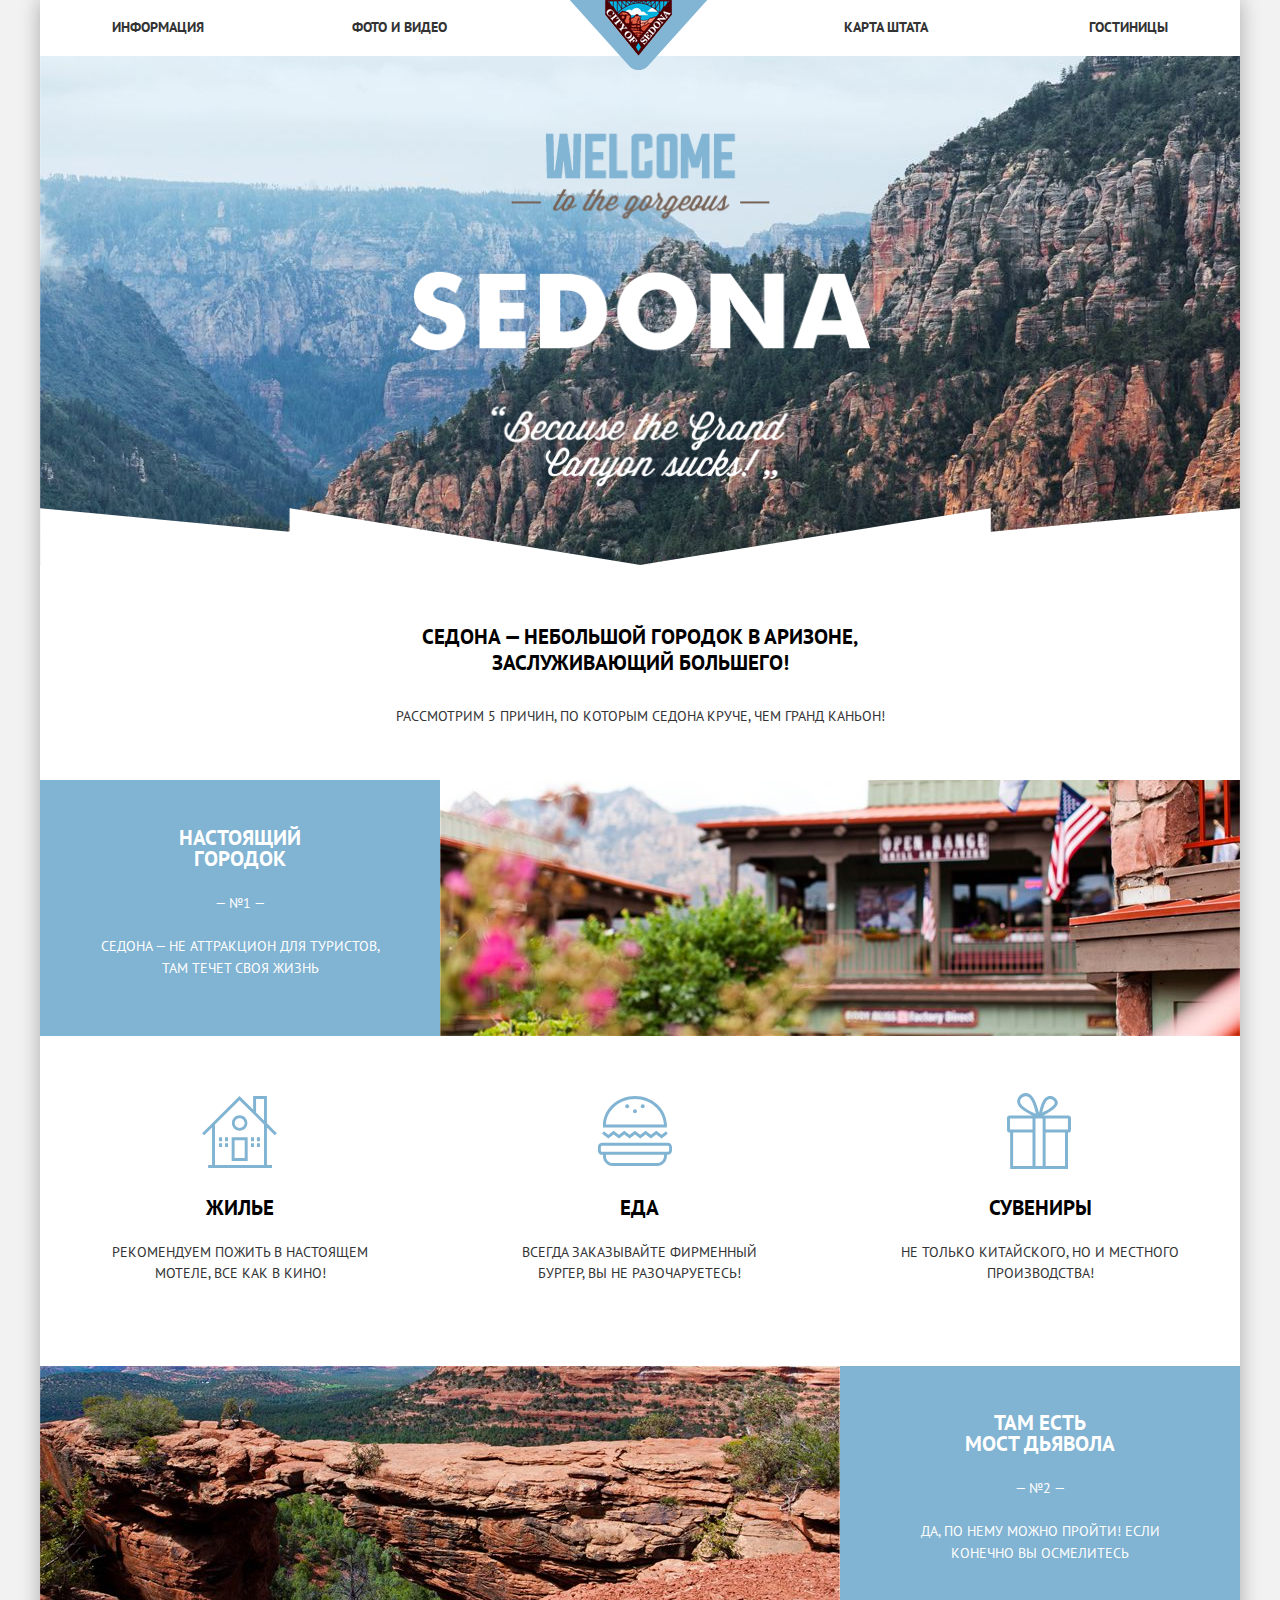
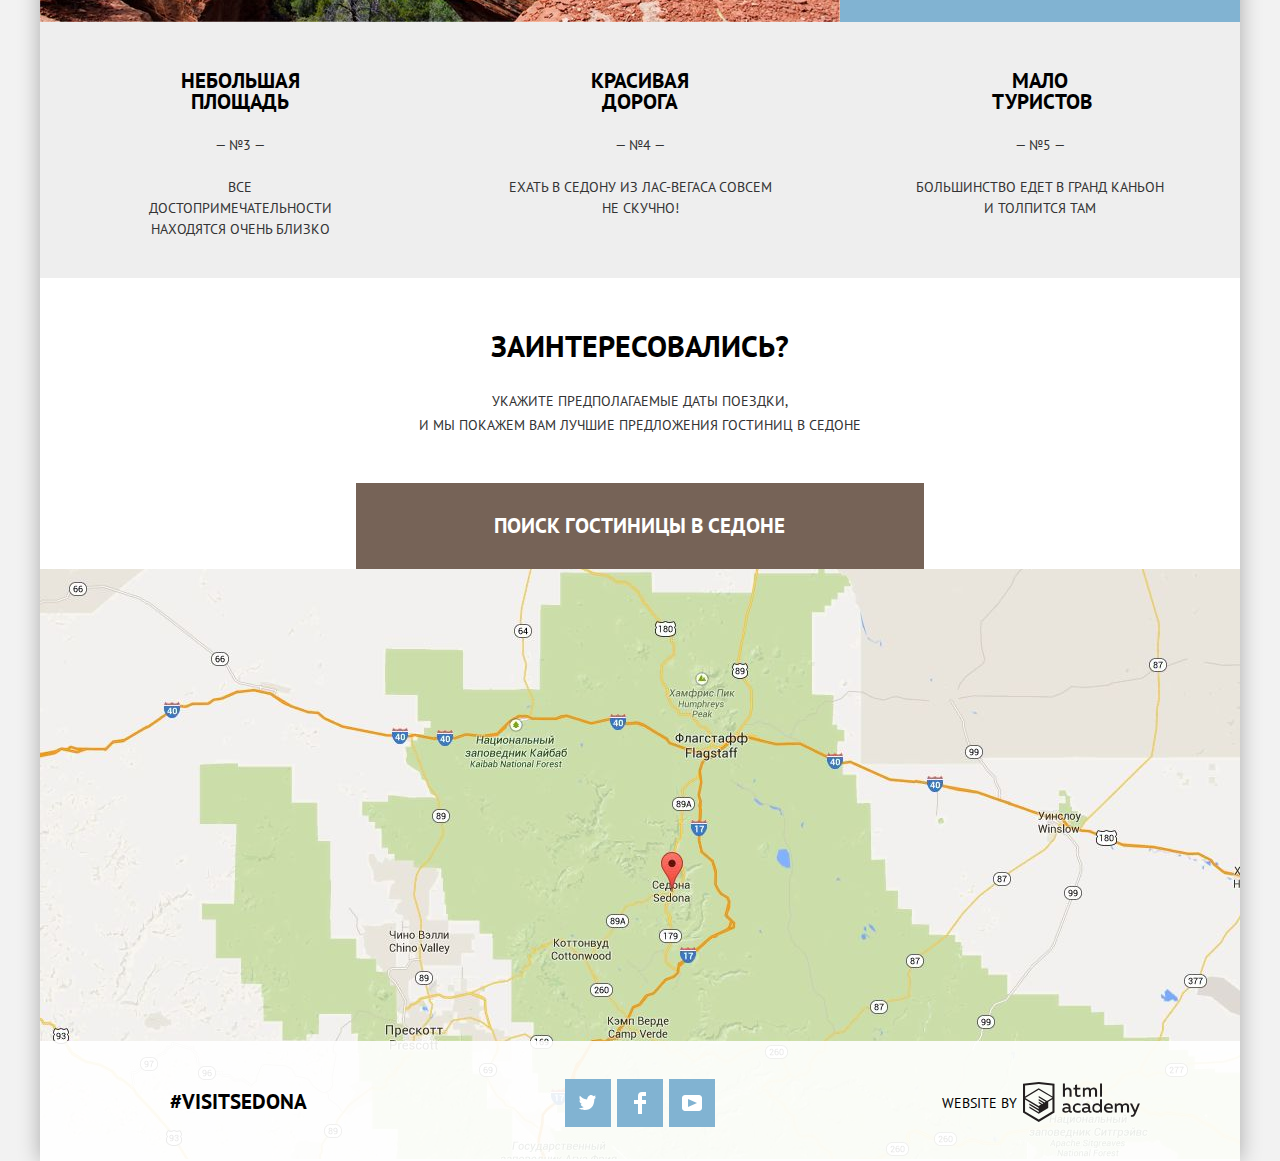
==== index.html @ b437f5e2 "Файлы для сайта" ====
<!DOCTYPE html>
<html lang="ru">

<head>
  <meta charset="utf-8">
  <title>HTML Academy: Седона</title>
  <link href="https://fonts.googleapis.com/css?family=PT+Sans:400,700&amp;subset=cyrillic" rel="stylesheet">
  <link href="css/normalize.css" rel="stylesheet">
  <link href="css/style.min.css" rel="stylesheet">
</head>

<body>
  <div class="main-container">
    <header class="main-header">
      <nav class="main-navigation">
        <a class="main-header-logo">
          <img src="img/logo.png" width="138" height="70" alt="Логотип «Седона»">
        </a>
        <ul class="site-navigation">
          <li><a href="#">Информация</a>
          </li>
          <li><a href="#">Фото и видео</a>
          </li>
          <li><a href="#">Карта штата</a>
          </li>
          <li><a href="catalog.html">Гостиницы</a>
          </li>
        </ul>
      </nav>
    </header>
    <main class="container">
      <h1 class="visually-hidden">Седона</h1>
      <div class="promo">
        <img src="img/promo-text-group.png" width="461" height="348" alt="welcome">
      </div>
      <div class="advertising">
        <h2>Седона — небольшой городок в Аризоне, заслуживающий большего!</h2>
        <p>Рассмотрим 5 причин, по которым Седона круче, чем Гранд Каньон!</p>
      </div>
      <section class="reason">
        <div class="background-blue">
          <h3>Настоящий городок</h3>
          <span>— №1 —</span>
          <p>СЕДОНА &mdash; Не аттракцион для туристов, там течет своя жизнь</p>
        </div>
        <img src="img/reason-real-town.jpg" width="800" height="256" alt="город Седона">
      </section>
      <section class="reason-detailed">
        <ul class="reason-list">
          <li class="reason-item-1">
            <h3>Жилье</h3>
            <p>Рекомендуем пожить в настоящем мотеле, все как в кино!</p>
          </li>
          <li class="reason-item-2">
            <h3>Еда</h3>
            <p>Всегда заказывайте фирменный бургер, Вы не разочаруетесь!</p>
          </li>
          <li class="reason-item-3">
            <h3>Сувениры</h3>
            <p>Не только китайского, но и местного производства!</p>
          </li>
        </ul>
      </section>
      <section class="reason">
        <div class="background-blue-2">
          <h3>Там есть мост&#160;дьявола</h3>
          <span>— №2 —</span>
          <p>Да, по нему можно пройти! Если конечно Вы осмелитесь</p>
        </div>
        <img class="reason-image-bridge" src="img/reason-devil-ridge.jpg" width="800" height="256" alt="мост дьявола">
      </section>
      <section class="reason">
        <ul class="reason-list background-gray">
          <li class="reason-item-4">
            <h3>Небольшая площадь</h3>
            <span>— №3 —</span>
            <p>Все достопримечательности находятся очень близко</p>
          </li>
          <li class="reason-item-5">
            <h3>Красивая дорога</h3>
            <span>— №4 —</span>
            <p>Ехать в Седону из Лас-Вегаса совсем не скучно!</p>
          </li>
          <li class="reason-item-6">
            <h3>Мало туристов</h3>
            <span>— №5 —</span>
            <p>Большинство едет в Гранд Каньон и толпится там</p>
          </li>
        </ul>
      </section>
      <section class="search">
        <h2>Заинтересовались?</h2>
        <p>укажите предполагаемые даты поездки,
          <br>и мы покажем вам лучшие предложения гостиниц в Седоне</p>
        <a class="search-button" href="search.html">Поиск гостиницы в Седоне</a>
      </section>
      <section class="map">
        <h2 class="visually-hidden">Седона на карте</h2>
        <iframe class="map-interactive" src="https://www.google.com/maps/embed?pb=!1m14!1m8!1m3!1d863476.8535269026!2d-111.71261979275418!3d34.78241265220324!3m2!1i1024!2i768!4f13.1!3m3!1m2!1s0x872da132f942b00d%3A0x5548c523fa6c8efd!2z0KHQtdC00L7QvdCwLCDQkNGA0LjQt9C-0L3QsCA4NjMzNiwg0KHQqNCQ!5e0!3m2!1sru!2sru!4v1504962542383" width="1200" height="580" allowfullscreen></iframe>
        <form class="form" action="https://echo.htmlacademy.ru" method="post">
          <p class="search-data">
            <label for="user-date-arrival">Дата заезда:</label>
            <input type="text" name="date-arrival" id="user-date-arrival" value="24 апреля 2017">
            <button class="calendar" type="button">
              <svg xmlns="http://www.w3.org/2000/svg" width="21" height="22" viewBox="0 0 21 22">
                <path fill="#d4d4d4" d="M19.251 2.025h-2.845V.648c0-.381-.294-.689-.656-.689-.363 0-.656.308-.656.689v1.377h-3.938V.648c0-.381-.294-.689-.655-.689-.363 0-.657.308-.657.689v1.377H5.906V.648c0-.381-.294-.689-.656-.689-.363 0-.657.308-.657.689v1.377H1.75C.784 2.025 0 2.847 0 3.862v16.302C0 21.179.784 22 1.75 22h17.501c.966 0 1.749-.821 1.749-1.836V3.862c0-1.015-.783-1.837-1.749-1.837zm.437 18.139a.448.448 0 0 1-.437.459H1.75a.45.45 0 0 1-.438-.459V3.862a.45.45 0 0 1 .438-.459h2.844v1.378c0 .381.294.689.657.689.362 0 .656-.308.656-.689V3.403h3.938v1.378c0 .381.294.689.657.689.361 0 .655-.308.655-.689V3.403h3.938v1.378c0 .381.293.689.656.689.362 0 .656-.308.656-.689V3.403h2.845c.241 0 .437.206.437.459v16.302z" />
                <path fill="#d4d4d4" d="M4.594 8.225h2.625v2.066H4.594zM4.594 11.668h2.625v2.067H4.594zM4.594 15.112h2.625v2.066H4.594zM9.188 15.112h2.625v2.066H9.188zM9.188 11.668h2.625v2.067H9.188zM9.188 8.225h2.625v2.066H9.188zM13.781 15.112h2.625v2.066h-2.625zM13.781 11.668h2.625v2.067h-2.625zM13.781 8.225h2.625v2.066h-2.625z" />
              </svg>
              <span class="visually-hidden">Календарь</span>
            </button>
          </p>
          <p class="search-data">
            <label for="user-date-departure">Дата выезда:</label>
            <input type="text" name="date-departure" id="user-date-departure" value="4 июля 2017">
            <button class="calendar" type="button">
              <svg xmlns="http://www.w3.org/2000/svg" width="21" height="22" viewBox="0 0 21 22">
                <path fill="#d4d4d4" d="M19.251 2.025h-2.845V.648c0-.381-.294-.689-.656-.689-.363 0-.656.308-.656.689v1.377h-3.938V.648c0-.381-.294-.689-.655-.689-.363 0-.657.308-.657.689v1.377H5.906V.648c0-.381-.294-.689-.656-.689-.363 0-.657.308-.657.689v1.377H1.75C.784 2.025 0 2.847 0 3.862v16.302C0 21.179.784 22 1.75 22h17.501c.966 0 1.749-.821 1.749-1.836V3.862c0-1.015-.783-1.837-1.749-1.837zm.437 18.139a.448.448 0 0 1-.437.459H1.75a.45.45 0 0 1-.438-.459V3.862a.45.45 0 0 1 .438-.459h2.844v1.378c0 .381.294.689.657.689.362 0 .656-.308.656-.689V3.403h3.938v1.378c0 .381.294.689.657.689.361 0 .655-.308.655-.689V3.403h3.938v1.378c0 .381.293.689.656.689.362 0 .656-.308.656-.689V3.403h2.845c.241 0 .437.206.437.459v16.302z" />
                <path fill="#d4d4d4" d="M4.594 8.225h2.625v2.066H4.594zM4.594 11.668h2.625v2.067H4.594zM4.594 15.112h2.625v2.066H4.594zM9.188 15.112h2.625v2.066H9.188zM9.188 11.668h2.625v2.067H9.188zM9.188 8.225h2.625v2.066H9.188zM13.781 15.112h2.625v2.066h-2.625zM13.781 11.668h2.625v2.067h-2.625zM13.781 8.225h2.625v2.066h-2.625z" />
              </svg>
              <span class="visually-hidden">Календарь</span>
            </button>
          </p>
          <div class="search-people-number">
            <div class="search-people-number-wrapper-1">
              <label class="search-people-number-1" for="quantity-adults">Взрослые:</label>
              <button class="button-quantity1" type="button">
                <span class="visually-hidden">Меньше</span>
              </button>
              <input type="text" name="quantity" id="quantity-adults" value="2">
              <button class="button-quantity2" type="button">
                <span class="visually-hidden">Больше</span>
              </button>
            </div>
            <div class="search-people-number-wrapper-2">
              <label class="search-people-number-2" for="quantity-children">Дети:</label>
              <button class="button-quantity1" type="button">
                <span class="visually-hidden">Меньше</span>
              </button>
              <input type="text" name="quantity" id="quantity-children" value="0">
              <button class="button-quantity2" type="button">
                <span class="visually-hidden">Больше</span>
              </button>
            </div>
          </div>
          <button class="button" type="submit">Найти</button>
        </form>
      </section>
    </main>
    <footer class="main-footer-index">
      <div class="container">
        <p class="hashtag">
          <a href="#">#Visitsedona</a>
        </p>
        <div class="footer-social">
          <ul>
            <li><a class="social-button" href="#"><span class="visually-hidden">Твиттер</span>
              <svg xmlns="http://www.w3.org/2000/svg" xmlns:xlink="http://www.w3.org/1999/xlink" width="17" height="15" viewBox="0 0 17 15">
                <path fill="#FFF" d="M10.95.144c1.685-.496 2.984.27 3.577 1.179.673-.231 1.331-.481 2.011-.708a2.345 2.345 0 0 1-.857 1.768c.685.17 1.304-.491 1.304-.491-.169 1-1.006 1.788-1.563 2.024-.231 6.75-3.175 11.217-10.077 11.082h-.446c-.41 0-4.164-.46-4.898-1.887 2.271.196 3.893-.422 4.693-1.177-.96-.3-2.679-.477-2.979-2.95.349.106.564.228 1.19.119C1.705 8.247.374 7.53.448 5.33c.285.328 1.067.536 1.34.472C1.085 5.561-.182 2.442.894.85c1.818 1.854 3.735 3.606 7.152 3.773C8.254 2.33 9.183.793 10.95.144z"/>
              </svg>
              </a>
            </li>
            <li><a class="social-button" href="#"><span class="visually-hidden">Фейсбук</span>
              <svg xmlns="http://www.w3.org/2000/svg" width="12" height="22" viewBox="0 0 12 22"><path fill="#FFF" d="M12 4V0H8a4 4 0 0 0-4 4v4H0v4h4v10h4V12h4V8H8V4h4z"/></svg>
              </a>
            </li>
            <li><a class="social-button" href="#"><span class="visually-hidden">Ютуб</span>
              <svg xmlns="http://www.w3.org/2000/svg" xmlns:xlink="http://www.w3.org/1999/xlink" width="20" height="16" viewBox="0 0 20 16">
                <path fill="#FFF" d="M17 0H3C1.35 0 0 1.35 0 3v10c0 1.65 1.35 3 3 3h14c1.65 0 3-1.35 3-3V3c0-1.65-1.35-3-3-3zM6.027 11.998V4.002L15.014 8l-8.987 3.998z"/></svg>
              </a>
            </li>
          </ul>
        </div>
        <p class="footer-copyright">
          <b>website by</b>
          <a href="https://htmlacademy.ru/intensive/htmlcss">
            <svg id="Layer_1" data-name="Layer 1" xmlns="http://www.w3.org/2000/svg" width="117" height="42" viewBox="0 0 108.08 36.85">
              <title>logo-htmlacademy-small1</title>
              <path d="M44.61,26.88a2,2,0,0,0,.55-0.1v1.33a3.25,3.25,0,0,1-1.18.21,1.67,1.67,0,0,1-1.67-1,4.84,4.84,0,0,1-3.14,1.08c-1.51,0-2.91-.83-2.91-2.55,0-2.13,2-2.79,3.71-2.79a11.08,11.08,0,0,1,2.17.25v-0.3c0-1-.76-1.77-2.19-1.77a7.42,7.42,0,0,0-3,.64v-1.7a10.21,10.21,0,0,1,3.19-.55c2.36,0,3.81,1.12,3.81,3.65v3a0.54,0.54,0,0,0,.49.59h0.17Zm-6.44-1.13A1.35,1.35,0,0,0,39.63,27h0.11a3.39,3.39,0,0,0,2.41-1V24.58a9.72,9.72,0,0,0-1.81-.21c-1,0-2.16.33-2.16,1.38h0Zm12.36-6.11a5,5,0,0,1,2.57.64V22a4.08,4.08,0,0,0-2.3-.7,2.75,2.75,0,1,0,0,5.49,5,5,0,0,0,2.43-.64v1.71a6.27,6.27,0,0,1-2.76.57A4.21,4.21,0,0,1,46,24.51q0-.21,0-0.41a4.32,4.32,0,0,1,4.18-4.46h0.38Zm12.17,7.24a2,2,0,0,0,.55-0.1v1.33a3.25,3.25,0,0,1-1.18.21,1.67,1.67,0,0,1-1.67-1,4.84,4.84,0,0,1-3.14,1.08c-1.51,0-2.91-.83-2.91-2.55,0-2.13,2-2.79,3.71-2.79a11.08,11.08,0,0,1,2.17.25v-0.3c0-1-.76-1.77-2.19-1.77a7.42,7.42,0,0,0-3,.64v-1.7a10.21,10.21,0,0,1,3.19-.55c2.36,0,3.81,1.12,3.81,3.65v3a0.54,0.54,0,0,0,.49.59h0.17Zm-6.44-1.13A1.35,1.35,0,0,0,57.73,27h0.11a3.39,3.39,0,0,0,2.41-1V24.58a9.72,9.72,0,0,0-1.81-.21c-1.06,0-2.16.33-2.16,1.38h0ZM73,16V28.2H71.35V26.88a3.88,3.88,0,0,1-3.19,1.54,4.4,4.4,0,0,1,0-8.78,3.81,3.81,0,0,1,3,1.3V16H73Zm-4.53,5.22a2.76,2.76,0,1,0,0,5.52A2.86,2.86,0,0,0,71.15,25V23A2.91,2.91,0,0,0,68.49,21.27ZM79,19.64c3.31,0,4.46,2.68,3.92,5.09H76.7c0.21,1.5,1.67,2.11,3.19,2.11a6.11,6.11,0,0,0,2.64-.59v1.6a7.14,7.14,0,0,1-3,.57C77,28.42,74.78,27,74.78,24a4.18,4.18,0,0,1,4-4.39H79Zm0.09,1.54a2.28,2.28,0,0,0-2.44,2.1v0.06H81.3A2,2,0,0,0,79.13,21.18Zm5.73,7V19.87h1.65v1a3.81,3.81,0,0,1,2.78-1.27A2.86,2.86,0,0,1,91.89,21a4.12,4.12,0,0,1,2.91-1.33A3.06,3.06,0,0,1,98,23V28.2h-1.9V23.05a1.59,1.59,0,0,0-1.42-1.75H94.42a2.8,2.8,0,0,0-2.07,1.12V28.2h-1.9V23.05A1.59,1.59,0,0,0,89,21.31H88.8a3,3,0,0,0-2.21,1.29v5.63H84.86Zm21.31-8.33h1.9l-3.91,9.46c-0.9,2.17-2.09,2.86-3.35,2.86a4.76,4.76,0,0,1-1.1-.14V30.46a2.86,2.86,0,0,0,.85.12c0.9,0,1.58-.64,2.07-1.9l0.17-.42-4-8.4h2l2.86,6.29ZM38.73,1.46V6.22a3.81,3.81,0,0,1,2.7-1.14,3.25,3.25,0,0,1,3.44,3.4v5.15H43V8.72a1.81,1.81,0,0,0-1.61-2h-0.3a2.93,2.93,0,0,0-2.32,1.39v5.52h-1.9V1.46h1.9ZM49.94,2.31v3h3V6.91h-3v3.81c0,1.1.5,1.46,1.58,1.46a4.49,4.49,0,0,0,1.69-.33v1.6A6.8,6.8,0,0,1,51,13.8a2.55,2.55,0,0,1-2.86-2.74V6.89H46.58V5.26h1.5V2.74Zm5.4,11.31V5.28H57v1A3.81,3.81,0,0,1,59.77,5a2.86,2.86,0,0,1,2.6,1.33A4.12,4.12,0,0,1,65.28,5,3.06,3.06,0,0,1,68.44,8.4v5.21h-1.9V8.46a1.59,1.59,0,0,0-1.42-1.75H64.89a2.8,2.8,0,0,0-2.07,1.12v5.78h-1.9V8.46A1.59,1.59,0,0,0,59.5,6.71H59.27A3,3,0,0,0,57.06,8v5.63H55.34ZM71.17,1.45H73V13.6H71.17V1.45ZM14.71,0H14.55L0,1.54V28.21l14.55,8.66,14.55-8.66V1.54Zm12.5,27.1L14.55,34.64,1.9,27.12V16.18l12.59,7.5V25L5.86,19.9v1.31l8.68,5.21v1.39L5.87,22.65V24l8.68,5.21,8.75-5.24V18.31L27.2,16V27.12Zm0-12.53-3.48,2-1.6,1L14.51,13v1.31L21,18.23H21l-0.14.09-1,.54-5.37-3.2V17l4.24,2.52-1,.67-3.2-1.9v1.31l2.1,1.24L14.5,22.1,2,14.65,14.51,7.11Zm0-1.32L14.49,5.76,1.91,13.25v-10L14.56,1.92,27.21,3.25v10h0Z" transform="translate(0 -0.02)" fill="#231f20" />
            </svg>
          </a>
        </p>
      </div>
    </footer>
  </div>
  <script src="js/modal.min.js"></script>
</body>
</html>
---- css/style.min.css ----
.main-navigation,body{font-size:14px;line-height:26px}.reason,.site-navigation{display:-webkit-box;display:-ms-flexbox}.button,.search-data input[type=text],body{font-family:"PT Sans",Arial,sans-serif;text-transform:uppercase}.main-footer .container,.main-footer-index .container,.reason,.reason-list{-webkit-box-orient:horizontal;-webkit-box-direction:normal}.button,.filter-button,.range-filter,.search-data input[type=text],body{text-transform:uppercase}.hotel-photo,.reason-image-bridge{-webkit-box-ordinal-group:0;order:-1}*,::after,::before{-webkit-box-sizing:inherit;box-sizing:inherit}html{-webkit-box-sizing:border-box;box-sizing:border-box}body{margin:0;padding:0;font-weight:400;color:#333;background-color:#f2f2f2}img{max-width:100%;height:auto}.visually-hidden:not(:focus):not(:active){position:absolute;width:1px;height:1px;margin:-1px;border:0;padding:0;white-space:nowrap;-webkit-clip-path:inset(100%);clip-path:inset(100%);clip:rect(0 0 0 0);overflow:hidden}a{text-decoration:none}.main-navigation{color:#000;font-weight:700;background-color:#fff}.site-navigation a{color:#333}.site-navigation a:hover{color:#81b3d2}.site-navigation a:active{color:rgba(0,0,0,.302)}.main-container{width:1200px;margin:0 auto;-webkit-box-shadow:0 0 20px rgba(0,0,0,.3);box-shadow:0 0 20px rgba(0,0,0,.3)}.site-navigation{display:flex;-ms-flex-wrap:wrap;flex-wrap:wrap;width:1200px;min-height:56px;margin:0;padding:14px 0 0;list-style:none}.site-navigation li{width:20%}.site-navigation li:nth-child(1),.site-navigation li:nth-child(2){text-align:left;padding-left:72px}.site-navigation li:nth-child(2){margin-right:auto}.site-navigation li:nth-child(3),.site-navigation li:nth-child(4){text-align:right;padding-right:72px}.main-header{position:relative}.main-header-logo{width:138px;height:70px;position:absolute;top:0;left:530px}.reason-item-1::before,.reason-item-2::before{top:60px;content:""}.promo{min-height:509px;background-color:#6987a5;background-image:url(../img/promo-mask.png),url(../img/promo-background.jpg);background-position:left bottom,50% 22%;background-repeat:no-repeat;text-align:center;padding-top:77px}.advertising{text-align:center;min-height:215px;background-color:#fff}.advertising h2{font-size:21px;font-weight:700;color:#000;padding:59px 370px 27px;margin:0 auto}.advertising p{margin:0;padding-bottom:50px}.background-blue,.background-blue-2{background-color:#81b3d2;text-align:center;color:#fff;width:400px;min-height:256px;margin:0}.background-blue{padding:45px 59px 10px}.background-blue-2{padding:46px 48px 10px}.background-blue h3,.background-blue-2 h3{font-size:21px;line-height:21px;font-weight:700;margin:0 auto}.background-blue h3{padding:2px 80px 21px}.background-blue-2 h3{padding:0 77px 21px}.background-blue p,.background-blue-2 p{line-height:22px;padding-top:5px}.reason-item-1 p,.reason-item-2 p,.reason-item-3 p,.reason-item-4 p,.reason-item-5 p,.reason-item-6 p,.reason-list h3{line-height:21px}.reason-image-bridge{-ms-flex-order:-1}.reason{display:flex;min-height:256px;-ms-flex-direction:row;flex-direction:row}.reason-detailed{background-color:#fff}.reason-list{display:-webkit-box;display:-ms-flexbox;display:flex;-ms-flex-direction:row;flex-direction:row;margin:0;padding:0;list-style:none}.search a,.search-data label{display:inline-block;vertical-align:middle}.reason-list h3{font-size:21px;font-weight:700;color:#000;margin:0 auto}.reason-list li{text-align:center;width:400px;margin:0}.reason-item-1{padding:59px 70px 15px;min-height:330px;position:relative}.reason-item-1::before{position:absolute;left:162px;width:75px;height:72px;background-image:url(../img/icon-1.svg)}.reason-item-2{padding:61px 58px 15px 57px;min-height:330px;position:relative}.reason-item-2::before{position:absolute;left:158px;width:74px;height:70px;background-image:url(../img/icon-3.svg)}.reason-item-3{padding:56px 60px 15px;min-height:330px;position:relative}.calendar,.form{position:absolute}.reason-item-3::before{content:"";position:absolute;top:57px;left:167px;width:64px;height:76px;background-image:url(../img/icon-2.svg)}.reason-item-1 h3,.reason-item-2 h3,.reason-item-3 h3{padding-bottom:10px}.reason-item-1 h3{padding-top:102px}.reason-item-2 h3{padding-top:100px}.reason-item-3 h3{padding-top:105px}.reason-item-4{padding:48px 95px 15px;min-height:256px}.reason-item-5{padding:48px 68px 15px;min-height:256px}.reason-item-6{padding:48px 70px 15px;min-height:256px}.reason-item-4 h3{padding:0 45px 20px}.reason-item-5 h3,.reason-item-6 h3{padding:0 82px 20px}.reason-item-4 p,.reason-item-5 p,.reason-item-6 p{padding-top:5px}.background-gray{background-color:#eee}.search{text-align:center;background-color:#fff}.search h2{font-size:30px;color:#000;font-weight:700;line-height:1.2;margin:0;padding-top:50px;padding-bottom:25px}.button,.hashtag a,.search a{font-size:21px;font-weight:700}.search p{margin:0;padding-bottom:46px;line-height:24px}.search a{color:#fff;background-color:#766357;border:none;padding:30px 139px 30px 138px;margin:0}.search a:hover{background-color:#604e43}.search a:active{color:rgba(255,255,255,.302);background-color:#503e33}.form{min-height:395px;width:567px;padding:55px 55px 55px 56px;margin:auto;background-color:#fff;top:0;left:315px;-webkit-animation:bounce .6s;animation:bounce .6s}.search-data label{color:#000;line-height:1.857;font-weight:700;width:110px}.search-data input[type=text]{color:#000;line-height:1.857;font-weight:700;background-color:#f2f2f2;width:345px;padding:0 50px 0 10px;border:2px solid #f2f2f2;height:38px}.search-data input[type=text]:hover{background-color:#ebebeb;border-color:#ebebeb}.calendar,.search-data input[type=text]:focus{background-color:transparent;outline:0}.calendar{top:8px;right:10px;padding:0;margin:0;border:0}.button,.filter fieldset{border:none}.calendar:hover path{fill:#000}.calendar:active path{fill:#81b3d2}.search-data{position:relative;margin:0;padding-bottom:30px;min-width:459px}.search-people-number{margin:0 0 52px;color:#000;line-height:1.857;font-weight:700;display:-webkit-box;display:-ms-flexbox;display:flex}.search-people-number-wrapper-1,.search-people-number-wrapper-2{width:50%;display:-webkit-box;display:-ms-flexbox;display:flex;-webkit-box-align:center;-ms-flex-align:center;align-items:center}.search-people-number-wrapper-1 label,.search-people-number-wrapper-2 label{color:#000;line-height:1.857;font-weight:700;margin-right:auto}.search-people-number-wrapper-2 label{margin-left:52px}.search-people-number-wrapper-1 input[type=text],.search-people-number-wrapper-2 input[type=text]{font-family:"PT Sans",Arial,sans-serif;color:#000;line-height:1.857;font-weight:700;text-transform:uppercase;border:none;outline:0;width:38px;height:38px;text-align:center;background-color:#f2f2f2}.button-quantity1,.button-quantity2{height:38px;width:38px;padding:0;margin:0;border:0;position:relative;background-color:#f2f2f2}.button-quantity1::before,.button-quantity2::after,.button-quantity2::before{position:absolute;top:19px;left:19px;width:11px;height:3px;background:#a9a9a9;content:""}.button-quantity1::before,.button-quantity2::before{-webkit-transform:translate(-50%,-50%);-ms-transform:translate(-50%,-50%);transform:translate(-50%,-50%)}.button-quantity2::after{-webkit-transform:translate(-50%,-50%) rotate(90deg);-ms-transform:translate(-50%,-50%) rotate(90deg);transform:translate(-50%,-50%) rotate(90deg)}.button-quantity1:hover::before,.button-quantity2:hover::after,.button-quantity2:hover::before{background-color:#000}.button,.button-quantity1:active::before,.button-quantity2:active::after,.button-quantity2:active::before{background-color:#81b3d2}.button{color:#fff;vertical-align:middle;line-height:26px;padding:17px 195px}.button:hover{background-color:#669ec0}.button:active{color:rgba(255,255,255,.302);background-color:#5496bd}.main-footer,.main-footer-index{color:#000;padding:33px 102px 0 130px;min-height:120px;background-color:#fff}.main-footer-index{position:relative;margin-top:-118px;background-color:rgba(255,255,255,.9)}.main-footer .container,.main-footer-index .container{display:-webkit-box;display:-ms-flexbox;display:flex;-ms-flex-direction:row;flex-direction:row;-webkit-box-align:center;-ms-flex-align:center;align-items:center}.hashtag{width:150px;margin:0 237px 0 0}.hashtag a{color:#000}.footer-social{text-align:center;width:165px}.footer-social ul{display:-webkit-box;display:-ms-flexbox;display:flex;-ms-flex-wrap:wrap;flex-wrap:wrap;-webkit-box-pack:justify;-ms-flex-pack:justify;justify-content:space-between;width:150px;margin:0 auto;padding:0;list-style:none}.footer-copyright,.social-button{display:-webkit-box;display:-ms-flexbox}.social-button{display:flex;-webkit-box-align:center;-ms-flex-align:center;align-items:center;-webkit-box-pack:center;-ms-flex-pack:center;justify-content:center;width:46px;height:48px;background-color:#81b3d2}.social-button:hover{background-color:#669ec0}.social-button:active{background-color:#5496bd}.social-button:active path{fill:#88b6d1}.footer-copyright{display:flex;-webkit-box-align:center;-ms-flex-align:center;align-items:center;-webkit-box-pack:justify;-ms-flex-pack:justify;justify-content:space-between;width:196px;margin:0 0 0 auto}.footer-copyright b{font-weight:400;width:75px}.footer-copyright a{width:115px;margin-right:0;padding-top:7px}.footer-copyright a:hover path{fill:#81b3d2}.footer-copyright a:active path{fill:#bdbbbc}.site-navigation-active a,.site-navigation-active a:active,.site-navigation-active a:focus,.site-navigation-active a:hover{color:#766357}.filters{color:#fff;background-color:#6987a5;background-image:url(../img/filters-background.jpg);min-height:217px;background-position:0 10%;background-repeat:no-repeat}.filter{display:-webkit-box;display:-ms-flexbox;display:flex;padding:26px 73px 0 10px;-webkit-box-pack:justify;-ms-flex-pack:justify;justify-content:space-between}.filter legend{font-size:16px;line-height:1.313;font-weight:700}.filter ul{list-style:none;line-height:21px}.housing li:nth-child(1),.housing li:nth-child(2),.infrastructure li:nth-child(1),.infrastructure li:nth-child(2){padding-bottom:25px}.filter-checkbox{display:none}.filter-option label{padding-left:50px;position:relative;cursor:pointer}.filter-option label::before{content:"";position:absolute;top:-5px;left:10px;width:27px;height:27px;background-image:url(../img/checkbox-off.svg);background-repeat:no-repeat;background-position:0 0}.housing input[type=checkbox]:checked+label::before,.infrastructure input[type=checkbox]:checked+label::before{background-image:url(../img/checkbox-on.svg)}.housing legend,.infrastructure legend{padding-left:50px;padding-bottom:10px}.infrastructure{padding-right:55px}.housing input[type=checkbox]:disabled+label::before,.infrastructure input[type=checkbox]:disabled+label::before{background-image:url(../img/checkbox-off-gray.svg)}.housing input[type=checkbox]:checked:disabled+label::before,.infrastructure input[type=checkbox]:checked:disabled+label::before{background-image:url(../img/checkbox-on-gray.svg)}.range-filter{width:318px;margin-left:auto;-webkit-box-sizing:content-box;box-sizing:content-box;color:#fff}.range-filter-title{margin-bottom:9px;font-weight:600;font-size:16px;line-height:21px}.price-controls{position:relative;height:34px;margin-bottom:20px;font-size:0;border:2px solid #fff;border-radius:2px}.price-controls::after{content:"";position:absolute;top:50%;left:50%;width:2px;height:22px;background:#fff;-webkit-transform:translate(-50%,-50%);-ms-transform:translate(-50%,-50%);transform:translate(-50%,-50%)}.price-controls label{display:inline-block;font-size:14px;line-height:32px;vertical-align:top;cursor:pointer}.price-controls .max-price,.price-controls .min-price{width:82px;padding-left:65px;padding-right:0}.price-controls input{width:50px;margin:0;color:inherit;font:inherit;background:0 0;border:none;line-height:18px}.range-controls{position:relative;margin-bottom:32px}.range-controls .scale{height:2px;background:rgba(255,255,255,.3)}.range-controls .bar{width:80%;height:2px;background:#fff}.range-toggle{position:absolute;top:-9px;width:4px;height:4px;background:#ababab;border:8px solid #fff;border-radius:50%;-webkit-box-shadow:0 2px 1px 0 rgba(255,255,255,.2);box-shadow:0 2px 1px 0 rgba(255,255,255,.2);cursor:pointer}.range-toggle-min{left:0}.range-toggle-max{left:80%}.range-toggle:hover{-webkit-transform:scale(1.2);-ms-transform:scale(1.2);transform:scale(1.2)}.filter-button{display:block;margin:0 auto;padding:6px 32px;font-family:"PT Sans",Arial,sans-serif;font-size:14px;line-height:20px;color:#fff;background:0 0;border:2px solid #fff;border-radius:2px;cursor:pointer}.result,.sorting{display:-webkit-box;display:-ms-flexbox}.result h3,.sorting{line-height:1.5;margin:0}.hotel-directory,.result{background-color:#fff}.hotel,.result{border-bottom:1px solid #e5e5e5}.filter-button:hover{color:#000;background:#fff}.result{display:flex;padding:30px 73px 28px}.sorting{list-style:none;font-size:12px;display:flex;-webkit-box-pack:justify;-ms-flex-pack:justify;justify-content:space-between;width:275px;padding-top:6px;padding-bottom:5px;padding-left:38px}.booking-hotel-wrapper,.hotel{display:-webkit-box;display:-ms-flexbox}.result h2{font-size:21px;color:#000;font-weight:700;margin:0}.result h3{font-size:12px;color:#000;padding:6px 0 5px 48px}.icon-wrapper{margin-left:auto}.icon-wrapper-up{padding-right:8px}.icon-wrapper-up path{fill:#cacaca}.icon-wrapper-down path{fill:#81b3d2}.icon-wrapper-down:hover path,.icon-wrapper-up:hover path{fill:#000}.icon-wrapper-down:active path,.icon-wrapper-up:active path{fill:#81b3d2}.hotel{display:flex;min-height:151px;padding:28px 73px 22px 72px}.sorting-type-rating,.sorting-type-rating:hover{text-decoration:none;border-bottom:.8px dotted #81b3d2}.hotel-photo{-ms-flex-order:-1}.booking-hotel-wrapper{display:flex}.booking-wrapper,.hotel-wrapper{display:-webkit-box;display:-ms-flexbox;-ms-flex-direction:column;margin:0;-webkit-box-orient:vertical;-webkit-box-direction:normal}.hotel-wrapper{display:flex;flex-direction:column;-webkit-box-align:start;-ms-flex-align:start;align-items:flex-start;padding:0 6px 0 30px}.booking-wrapper{display:flex;flex-direction:column;-webkit-box-align:start;-ms-flex-align:start;align-items:flex-start}.hotel-name{margin:-4px 0 5px;padding-left:30px}.button-booking-hotel,.button-detailed-hotel{vertical-align:middle;padding:3px 17px;font-weight:700;line-height:1.5}.sorting-price{color:#81b3d2}.sorting-type-rating{color:rgba(0,0,0,.302)}.sorting-type-rating:hover{color:#81b3d2}.sorting-type-rating:active{color:#000;border-bottom:none}.button-detailed-hotel{color:#fff;background-color:#81b3d2;border:none}.button-detailed-hotel:hover{background-color:#669ec0}.button-detailed-hotel:active{color:rgba(255,255,255,.302);background-color:#5496bd}.button-booking-hotel{color:#fff;background-color:#766357;border:none}.button-booking-hotel:hover{background-color:#604e43}.button-booking-hotel:active{color:rgba(255,255,255,.302);background-color:#503e33}.hotel-name a{font-size:21px;color:#000;font-weight:700}.hotel-name a:hover{color:#81b3d2}.hotel-name a:active{color:rgba(0,0,0,.302)}.rating-points{background-color:#f2f2f2;padding:2px 13px}.rating{display:-webkit-box;display:-ms-flexbox;display:flex;-webkit-box-orient:vertical;-webkit-box-direction:normal;-ms-flex-direction:column;flex-direction:column;-webkit-box-align:end;-ms-flex-align:end;align-items:flex-end;margin-left:auto}.star{padding-bottom:35px}.housing-cost,.housing-type{line-height:1.5;padding-bottom:15px}.map{background-color:#cbdda9;background-image:url(../img/map.jpg);width:100%;min-height:590px;background-position:50% 50%;background-repeat:no-repeat;position:relative}.map-interactive{border:none}.modal-show{display:none}@-webkit-keyframes bounce{0%{-webkit-transform:translateY(1000px);transform:translateY(1000px)}100%{-webkit-transform:translateY(0);transform:translateY(0)}}@keyframes bounce{0%{-webkit-transform:translateY(1000px);transform:translateY(1000px)}100%{-webkit-transform:translateY(0);transform:translateY(0)}}
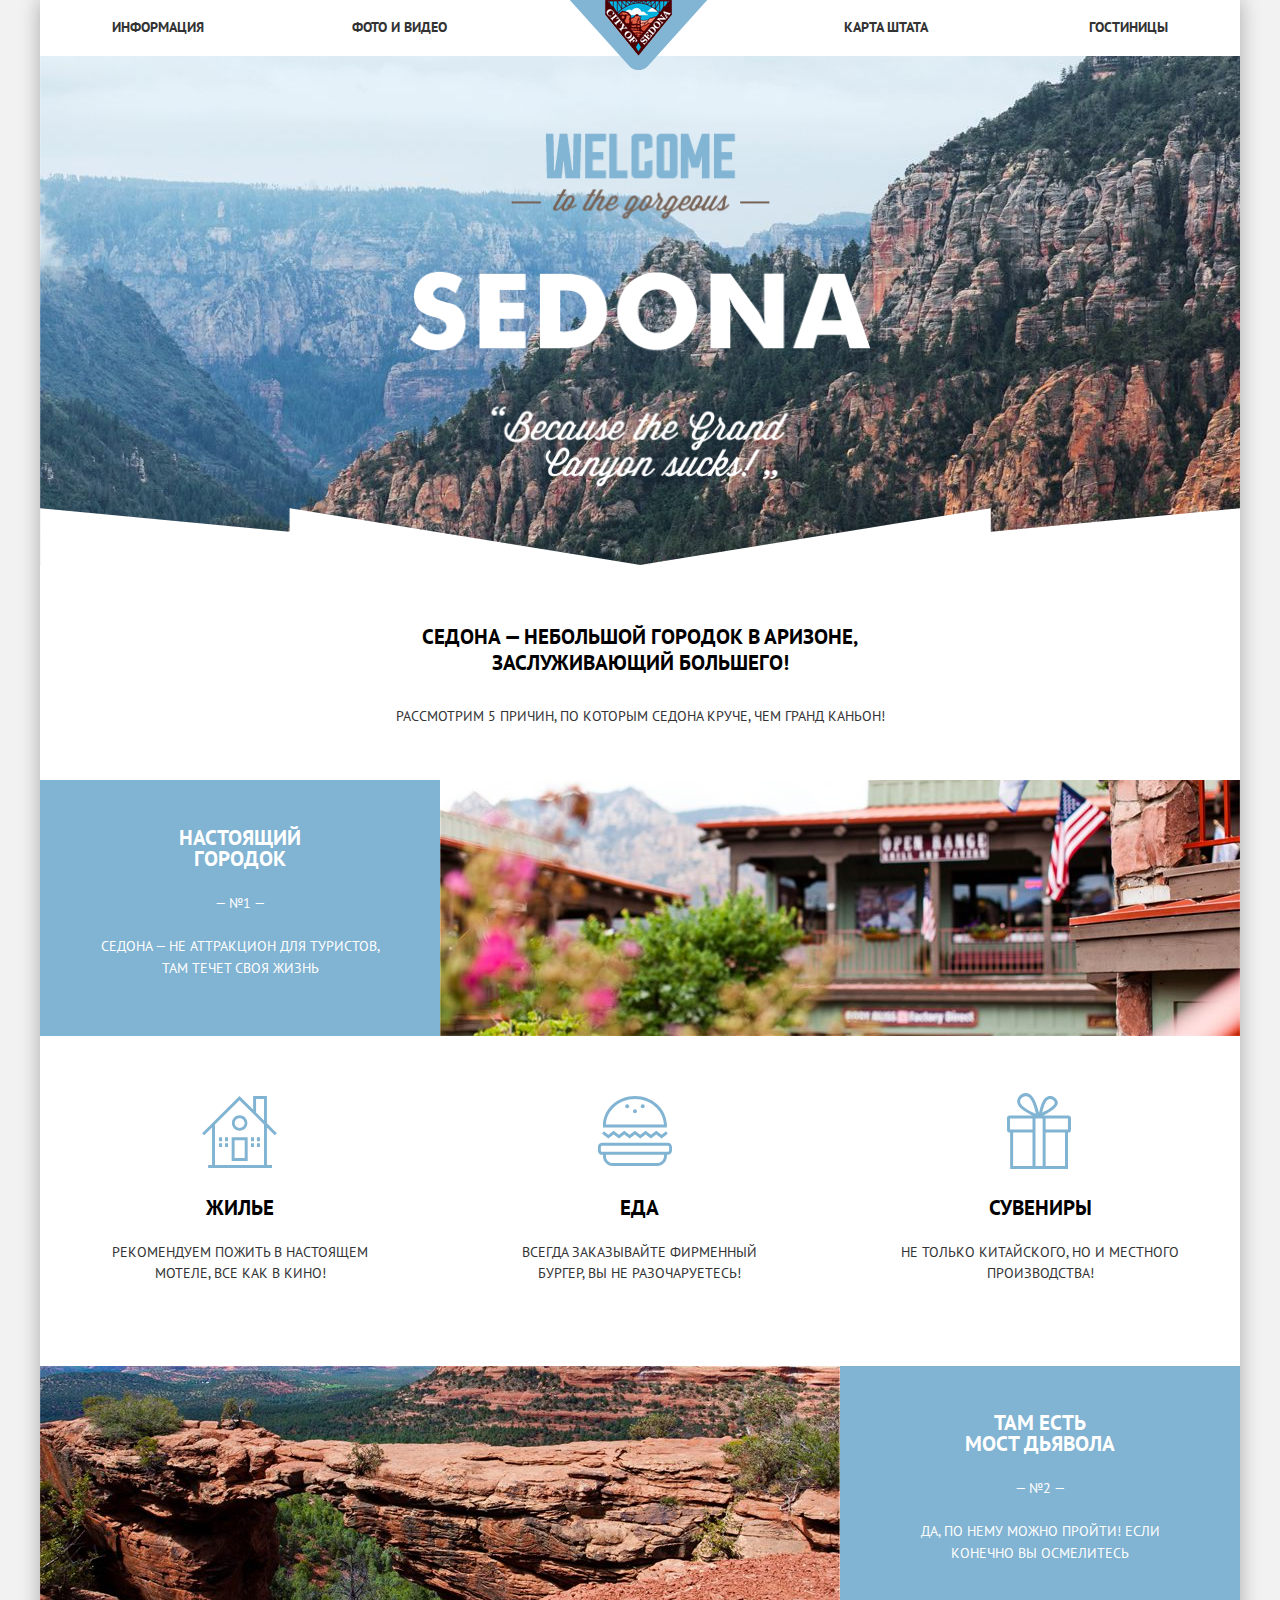
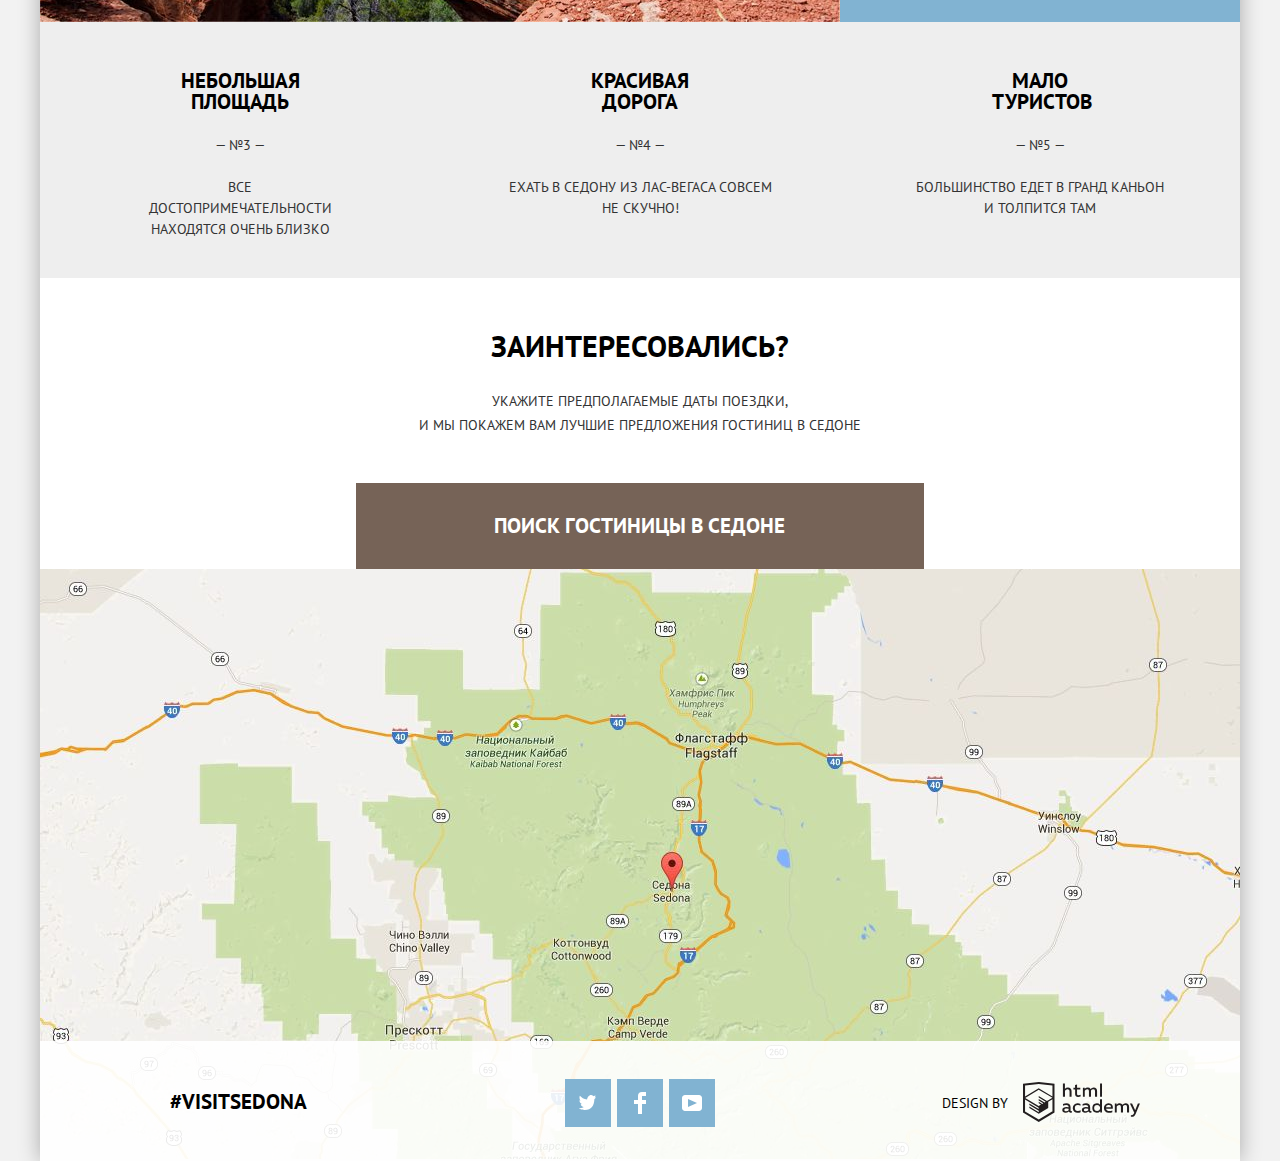
==== commit cfaf7439: "2" ====
--- a/index.html
+++ b/index.html
@@ -3,7 +3,7 @@
 
 <head>
   <meta charset="utf-8">
-  <title>HTML Academy: Седона</title>
+  <title>Седона</title>
   <link href="https://fonts.googleapis.com/css?family=PT+Sans:400,700&amp;subset=cyrillic" rel="stylesheet">
   <link href="css/normalize.css" rel="stylesheet">
   <link href="css/style.min.css" rel="stylesheet">
@@ -171,7 +171,7 @@
           </ul>
         </div>
         <p class="footer-copyright">
-          <b>website by</b>
+          <b>design by</b>
           <a href="https://htmlacademy.ru/intensive/htmlcss">
             <svg id="Layer_1" data-name="Layer 1" xmlns="http://www.w3.org/2000/svg" width="117" height="42" viewBox="0 0 108.08 36.85">
               <title>logo-htmlacademy-small1</title>
